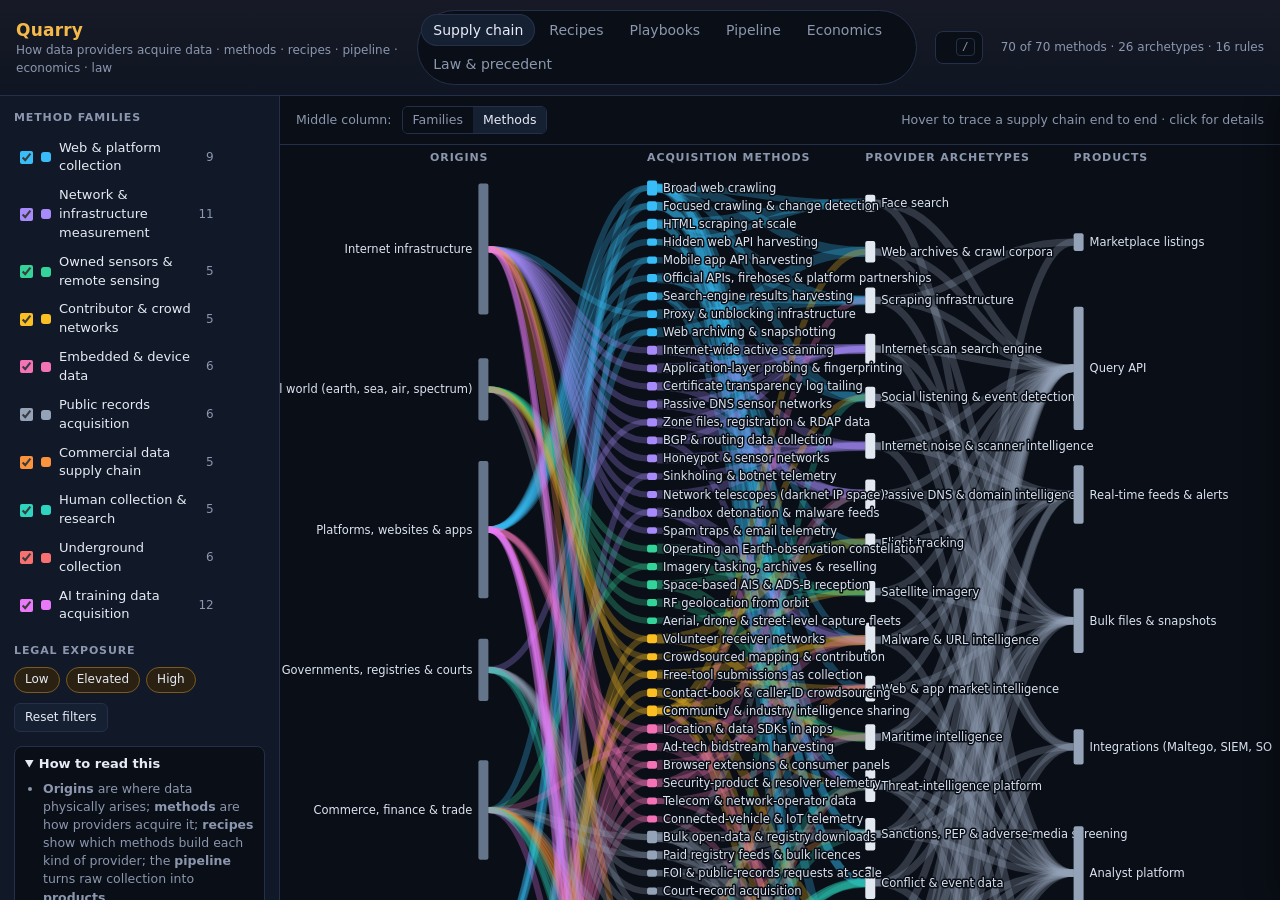
==== quarry/index.html @ 41e9b2f1 "Initial commit: fieldguide and quarry fieldguide: interactive OSINT ecosystem map (302 entities, 4 v" ====
<!doctype html>
<html lang="en">
<head>
<meta charset="utf-8">
<meta name="viewport" content="width=device-width,initial-scale=1">
<title>Quarry · How data providers acquire data</title>
<link rel="stylesheet" href="src/styles.css">
</head>
<body>
<header>
  <div class="brand">
    <h1>Quarry</h1>
    <p>How data providers acquire data · methods · recipes · pipeline · economics · law</p>
  </div>
  <nav class="tabs" id="tabs">
    <button data-view="flow" class="on">Supply chain</button>
    <button data-view="recipes">Recipes</button>
    <button data-view="playbooks">Playbooks</button>
    <button data-view="pipeline">Pipeline</button>
    <button data-view="economics">Economics</button>
    <button data-view="law">Law &amp; precedent</button>
  </nav>
  <div class="search"><input id="q" type="search" placeholder="Search methods, vendors, tools, steps…" autocomplete="off"><kbd>/</kbd></div>
  <div class="stat" id="stat"></div>
</header>

<aside>
  <h2>Method families</h2>
  <div id="families"></div>
  <h2>Legal exposure</h2>
  <div class="chips" id="legal"></div>
  <div class="side-actions"><button class="btn" id="reset">Reset filters</button></div>
  <details class="about" open>
    <summary>How to read this</summary>
    <ul>
      <li><b>Origins</b> are where data physically arises; <b>methods</b> are how providers acquire it; <b>recipes</b> show which methods build each kind of provider; the <b>pipeline</b> turns raw collection into <b>products</b>.</li>
      <li>Every method opens a <b>playbook</b>: operating steps, tools, economics, pitfalls, source defenses, law and named vendors.</li>
      <li>Ratings are editorial, 1–3: cost, scale, freshness, defensibility, legal exposure.</li>
      <li>Vendor evidence: <span class="badge ev-public">public</span> documented by the vendor, <span class="badge ev-reported">reported</span> press/courts/regulators, <span class="badge ev-inferred">inferred</span> industry-typical, unconfirmed.</li>
    </ul>
  </details>
  <details class="about">
    <summary>Scope &amp; caveats</summary>
    <p>Compiled in 2026 from general domain knowledge; vendor practices, prices and case law change quickly. Inclusion is not endorsement, and nothing here is legal advice.</p>
    <p>Underground entries document monitoring, verification and processing, and how covert-collection and purchasing decisions are governed. They do not cover buying from criminal sellers, obtaining logs from criminal channels, or passing vetting in criminal communities.</p>
  </details>
</aside>

<main>
  <section class="view on" id="v-flow">
    <div class="toolbar">
      <span>Middle column:</span>
      <div class="seg" id="flowmode"><button data-mode="families">Families</button><button data-mode="methods" class="on">Methods</button></div>
      <span class="hint">Hover to trace a supply chain end to end · click for details</span>
    </div>
    <div id="flow" class="scroll"></div>
  </section>
  <section class="view" id="v-recipes"><div id="recipes" class="scroll pad"></div></section>
  <section class="view" id="v-playbooks"><div id="playbooks" class="scroll pad"></div></section>
  <section class="view" id="v-pipeline"><div id="pipeline" class="scroll pad"></div></section>
  <section class="view" id="v-economics">
    <div class="toolbar">
      <span>X axis</span><select id="ex"></select>
      <span>Y axis</span><select id="ey"></select>
      <span class="hint">Chip colour = family · badge = legal exposure</span>
    </div>
    <div id="economics" class="scroll pad"></div>
  </section>
  <section class="view" id="v-law"><div id="law" class="scroll pad"></div></section>
  <div id="drawer"></div>
</main>
<div id="tip"></div>

<script src="src/data/core.js"></script>
<script src="src/data/web-records.js"></script>
<script src="src/data/network.js"></script>
<script src="src/data/sensors-crowd.js"></script>
<script src="src/data/embedded-commercial.js"></script>
<script src="src/data/human-rules.js"></script>
<script src="src/data/underground.js"></script>
<script src="src/data/ai.js"></script>
<script src="src/data/chain.js"></script>
<script src="src/app.js"></script>
</body>
</html>
---- quarry/src/styles.css ----
:root{
  --bg:#0a0e16;--panel:#111827;--panel2:#162033;--line:#243049;--text:#e6ebf5;--muted:#8b97ae;--accent:#f5b84a;
  --radius:10px;
}
*{box-sizing:border-box}
html,body{margin:0;height:100%;background:var(--bg);color:var(--text);font:14px/1.45 system-ui,-apple-system,"Segoe UI",Roboto,Helvetica,Arial,sans-serif}
body{display:grid;grid-template-rows:auto 1fr;grid-template-columns:280px 1fr;grid-template-areas:"head head" "side main";height:100vh;overflow:hidden}
button,select{font:inherit;color:inherit}
a{color:var(--accent)}
code{font:12px ui-monospace,SFMono-Regular,Menlo,monospace;background:#0b1322;border:1px solid #1f2b44;border-radius:4px;padding:0 4px;color:#fde68a;overflow-wrap:anywhere}

header{grid-area:head;display:flex;align-items:center;gap:18px;padding:10px 16px;border-bottom:1px solid var(--line);background:linear-gradient(180deg,#171a26,#0f1522)}
.brand h1{margin:0;font-size:17px;letter-spacing:.2px;color:var(--accent)}
.brand p{margin:0;color:var(--muted);font-size:12px}
.tabs{display:flex;gap:2px;background:var(--bg);border:1px solid var(--line);border-radius:999px;padding:3px;flex-wrap:wrap}
.tabs button{border:0;background:transparent;padding:6px 12px;border-radius:999px;cursor:pointer;color:var(--muted)}
.tabs button.on{background:var(--panel2);color:var(--text);box-shadow:inset 0 0 0 1px var(--line)}
.search{flex:1;max-width:380px;margin-left:auto;position:relative}
.search input{width:100%;background:var(--bg);border:1px solid var(--line);border-radius:8px;padding:8px 34px 8px 12px;color:var(--text);outline:none}
.search input:focus{border-color:#7a5b22}
.search kbd{position:absolute;right:8px;top:7px;font-size:11px;color:var(--muted);border:1px solid var(--line);border-radius:4px;padding:0 5px}
.search input:focus~kbd,.search input:not(:placeholder-shown)~kbd{display:none}
.stat{color:var(--muted);font-size:12px;white-space:nowrap}

aside{grid-area:side;border-right:1px solid var(--line);background:var(--panel);overflow:auto;padding:14px}
aside h2{font-size:11px;text-transform:uppercase;letter-spacing:.08em;color:var(--muted);margin:14px 0 8px}
aside h2:first-child{margin-top:0}
.fam{display:flex;align-items:center;gap:8px;padding:5px 6px;border-radius:6px;cursor:pointer;user-select:none}
.fam:hover{background:var(--panel2)}
.fam input{margin:0;accent-color:var(--c)}
.fam .sw{width:10px;height:10px;border-radius:3px;background:var(--c);flex:none}
.fam .nm{flex:1;font-size:13px}
.fam .ct{color:var(--muted);font-size:12px}
.fam .only{opacity:0;font-size:11px;border:1px solid var(--line);background:var(--bg);border-radius:4px;padding:0 6px;cursor:pointer;color:var(--muted)}
.fam:hover .only{opacity:1}
.chips{display:flex;flex-wrap:wrap;gap:6px}
.fchip{border:1px solid var(--line);background:var(--bg);border-radius:999px;padding:3px 10px;font-size:12px;cursor:pointer;color:var(--muted)}
.fchip.on{color:var(--text);border-color:#7a5b22;background:#2a2112}
.side-actions{display:flex;gap:6px;margin-top:10px}
.btn{border:1px solid var(--line);background:var(--panel2);border-radius:6px;padding:5px 10px;cursor:pointer;font-size:12px;text-decoration:none;color:var(--text);display:inline-block}
.btn:hover{border-color:#7a5b22}
details.about{margin-top:14px;border:1px solid var(--line);border-radius:8px;padding:8px 10px;background:var(--bg)}
details.about summary{cursor:pointer;font-weight:600;font-size:13px}
details.about p,details.about li{color:var(--muted);font-size:12.5px}
details.about ul{padding-left:18px;margin:6px 0}

main{grid-area:main;position:relative;overflow:hidden}
.view{position:absolute;inset:0;display:none;flex-direction:column}
.view.on{display:flex}
.scroll{flex:1;overflow:auto;position:relative}
.pad{padding:18px 22px 60px}
.toolbar{display:flex;align-items:center;gap:10px;padding:10px 16px;border-bottom:1px solid var(--line);font-size:12.5px;color:var(--muted);flex-wrap:wrap}
.toolbar select{background:var(--bg);border:1px solid var(--line);border-radius:6px;padding:4px 8px}
.toolbar .hint{margin-left:auto}
.seg{display:flex;border:1px solid var(--line);border-radius:6px;overflow:hidden}
.seg button{border:0;background:var(--bg);padding:4px 10px;cursor:pointer;color:var(--muted)}
.seg button.on{background:var(--panel2);color:var(--text)}
.intro{color:var(--muted);margin:0 0 14px;max-width:960px}
.empty{color:var(--muted);padding:40px;text-align:center}

/* ---------- Flow ---------- */
.fl-head{font-size:11px;letter-spacing:.08em;fill:var(--muted);font-weight:600}
#flow svg{display:block}
.fl-link{fill:none;stroke-opacity:.28;transition:stroke-opacity .1s}
.fl-node rect{rx:2}
.fl-node{cursor:pointer}
.fl-node text{font-size:11.5px;fill:#dbe3f0;paint-order:stroke;stroke:#0a0e16;stroke-width:3px;stroke-linejoin:round}
#flow.focus .fl-link:not(.hl){stroke-opacity:.03}
#flow.focus .fl-link.hl{stroke-opacity:.75}
#flow.focus .fl-node:not(.hl){opacity:.18}
.fl-node.dim{opacity:.18}
.fl-node.match text{fill:#fde68a}
.fl-node.sel rect{stroke:#fff;stroke-width:2}

/* ---------- Cards ---------- */
.sec{margin-bottom:28px}
.sec h2{display:flex;align-items:center;gap:10px;font-size:18px;margin:0 0 2px}
.sec h2 .dot{width:12px;height:12px;border-radius:3px}
.sec h2 .cnt{font-size:12px;color:var(--muted);font-weight:500;border:1px solid var(--line);border-radius:999px;padding:0 8px}
.sec .blurb{color:var(--muted);margin:0 0 10px}
.cards{display:grid;grid-template-columns:repeat(auto-fill,minmax(290px,1fr));gap:10px}
.card{text-align:left;background:var(--panel);border:1px solid var(--line);border-left:3px solid var(--c);border-radius:8px;padding:10px 12px;cursor:pointer;display:flex;flex-direction:column;gap:7px}
.card:hover{background:var(--panel2);border-color:#3b4a6b;border-left-color:var(--c)}
.card.sel{outline:2px solid var(--c)}
.card .ct{display:flex;justify-content:space-between;gap:8px;align-items:flex-start}
.card .ct b{font-size:14px}
.card p{margin:0;color:var(--muted);font-size:12.5px;display:-webkit-box;-webkit-line-clamp:3;-webkit-box-orient:vertical;overflow:hidden}
.card .meta{font-size:11px;color:var(--muted)}
.pips{display:flex;gap:8px;font-size:10.5px;color:var(--muted)}
.pips span{display:inline-flex;align-items:center;gap:3px}
.pips i{display:inline-block;width:5px;height:9px;border-radius:1px;background:#2a3550}
.pips i.on{background:#cbd5e1}
.pips .legal i.on{background:var(--lc)}
mark{background:#4a3a12;color:#fef3c7;border-radius:2px;padding:0 1px}

.badge{font-size:10.5px;border-radius:4px;padding:1px 6px;white-space:nowrap;border:1px solid var(--line);color:var(--muted)}
.ev-public{color:#86efac;border-color:#1f5134}
.ev-reported{color:#fcd34d;border-color:#5a4613}
.ev-inferred{color:#a3b1c6;border-color:#334155;border-style:dashed}
.lg1{color:#86efac;border-color:#1f5134}
.lg2{color:#fcd34d;border-color:#5a4613}
.lg3{color:#fca5a5;border-color:#6b2330}

/* ---------- Recipes ---------- */
table.rx{border-collapse:separate;border-spacing:0;font-size:12px}
table.rx th,table.rx td{border-bottom:1px solid #1a2438;border-right:1px solid #1a2438}
table.rx thead tr.fams th{position:sticky;top:-18px;z-index:3;background:var(--bg);font-size:10.5px;font-weight:600;text-align:left;padding:3px 4px;white-space:nowrap;overflow:hidden;max-width:0;border-top:3px solid var(--c);color:var(--c)}
table.rx thead tr.names th{position:sticky;top:5px;z-index:2;background:var(--bg);vertical-align:bottom;height:210px;padding:0 0 6px;min-width:22px;max-width:22px}
table.rx thead tr.names th div{writing-mode:vertical-rl;transform:rotate(180deg);white-space:nowrap;cursor:pointer;color:var(--muted);margin:0 auto}
table.rx thead tr.names th div:hover,table.rx thead th.hc div{color:var(--text)}
table.rx th.corner{position:sticky;left:-22px;z-index:4;background:var(--bg);text-align:left;vertical-align:bottom;min-width:260px;padding:6px;color:var(--muted);font-weight:500}
table.rx tbody th{position:sticky;left:-22px;background:var(--bg);text-align:left;font-weight:500;padding:3px 8px;white-space:nowrap;cursor:pointer;z-index:1}
table.rx tbody th:hover,table.rx tr.hr th{color:var(--accent)}
table.rx td{width:22px;height:22px;text-align:center}
table.rx td.on{cursor:pointer}
table.rx td.on span{display:inline-block;width:12px;height:12px;border-radius:3px;background:var(--c)}
table.rx td.w1 span{opacity:.35}
table.rx td.w2 span{opacity:.65}
table.rx tr.hr td,table.rx td.hc{background:#121c2e}
.legendrow{display:flex;gap:14px;align-items:center;color:var(--muted);font-size:12px;margin:0 0 12px}
.legendrow i{display:inline-block;width:12px;height:12px;border-radius:3px;background:#cbd5e1;vertical-align:middle;margin-right:4px}

/* ---------- Pipeline ---------- */
.pipe{display:grid;grid-template-columns:repeat(5,minmax(220px,1fr));gap:12px}
.stage{background:var(--panel);border:1px solid var(--line);border-radius:var(--radius);padding:12px;cursor:pointer;position:relative}
.stage:hover{border-color:#3b4a6b}
.stage.sel{outline:2px solid var(--accent)}
.stage .num{color:var(--accent);font-size:11px;font-weight:700;letter-spacing:.08em}
.stage h3{margin:2px 0 4px;font-size:14px}
.stage p{margin:4px 0 8px;color:var(--muted);font-size:12.5px}
.stage h4{margin:8px 0 4px;font-size:11px;text-transform:uppercase;letter-spacing:.07em;color:var(--muted)}
.stage ul{margin:0;padding-left:16px;font-size:12px;color:#cfd7e6}
.stage.dim{opacity:.3}

/* ---------- Economics ---------- */
.egrid{display:grid;grid-template-columns:90px repeat(3,1fr);grid-template-rows:repeat(3,minmax(140px,auto)) 40px;gap:8px}
.ecell{background:var(--panel);border:1px solid var(--line);border-radius:8px;padding:8px;display:flex;flex-wrap:wrap;gap:5px;align-content:flex-start}
.eaxis{color:var(--muted);font-size:12px;display:flex;align-items:center;justify-content:center;text-align:center}
.eaxis b{color:var(--text);display:block}
.eaxis.y{writing-mode:vertical-rl;transform:rotate(180deg)}
.chip{border:1px solid var(--line);border-left:3px solid var(--c);background:var(--bg);border-radius:6px;padding:3px 8px;font-size:12px;cursor:pointer;text-align:left;display:inline-flex;align-items:center;gap:6px}
.chip:hover{background:var(--panel2)}
.chip.dim{opacity:.25}
.chip.match{outline:1px solid #f5b84a}
.chip .w{color:var(--muted);font-size:10.5px}

/* ---------- Drawer ---------- */
#drawer{position:absolute;top:0;right:0;bottom:0;width:520px;max-width:94vw;background:var(--panel);border-left:1px solid var(--line);transform:translateX(102%);transition:transform .18s ease;overflow:auto;z-index:10;box-shadow:-12px 0 30px rgba(0,0,0,.35)}
#drawer.open{transform:none}
#drawer .bar{height:4px;background:var(--c)}
#drawer .inner{padding:16px 20px 48px}
#drawer .top{display:flex;justify-content:space-between;align-items:flex-start;gap:10px}
#drawer .kicker{font-size:11px;text-transform:uppercase;letter-spacing:.08em;color:var(--c);font-weight:700}
#drawer h2{margin:4px 0 8px;font-size:20px}
#drawer .x{border:1px solid var(--line);background:var(--bg);border-radius:6px;cursor:pointer;width:30px;height:30px;flex:none}
#drawer .desc{color:#d6deeb;margin:10px 0}
#drawer h3{font-size:12px;text-transform:uppercase;letter-spacing:.07em;color:var(--muted);margin:20px 0 8px;border-top:1px solid var(--line);padding-top:14px}
#drawer ol,#drawer ul{margin:0;padding-left:20px;color:#d6deeb;font-size:13px}
#drawer li{margin:0 0 7px}
#drawer li ul{margin-top:4px}
#drawer ol.steps>li::marker{color:var(--accent);font-weight:700}
#drawer .chips{gap:5px}
#drawer .meter{display:grid;grid-template-columns:120px 1fr 90px;gap:4px 10px;font-size:12px;align-items:center;margin:10px 0}
#drawer .meter .bars{display:flex;gap:3px}
#drawer .meter .bars i{width:28px;height:8px;border-radius:2px;background:#2a3550}
#drawer .meter .bars i.on{background:var(--mc)}
#drawer .meter span:last-child{color:var(--muted)}
#drawer .vendor{margin:0 0 8px;font-size:13px;color:#d6deeb}
#drawer .vendor b{color:var(--text)}
#drawer .recipe li{list-style:none;margin-left:-20px}
#drawer .recipe .chip{margin-right:6px}
#drawer .tools{display:flex;flex-wrap:wrap;gap:5px}
#drawer .tools span{font-size:12px;border:1px solid var(--line);border-radius:4px;padding:1px 7px;color:#cfd7e6;background:var(--bg)}
#tip{position:fixed;pointer-events:none;z-index:50;background:#0f172a;border:1px solid #3a4560;border-radius:8px;padding:8px 10px;max-width:320px;font-size:12.5px;display:none;box-shadow:0 8px 24px rgba(0,0,0,.4)}
#tip b{display:block}
#tip small{color:var(--muted)}

@media (max-width:900px){
  body{grid-template-columns:1fr;grid-template-areas:"head" "main"}
  aside{display:none}
  header{flex-wrap:wrap}
  .pipe{grid-template-columns:1fr}
}
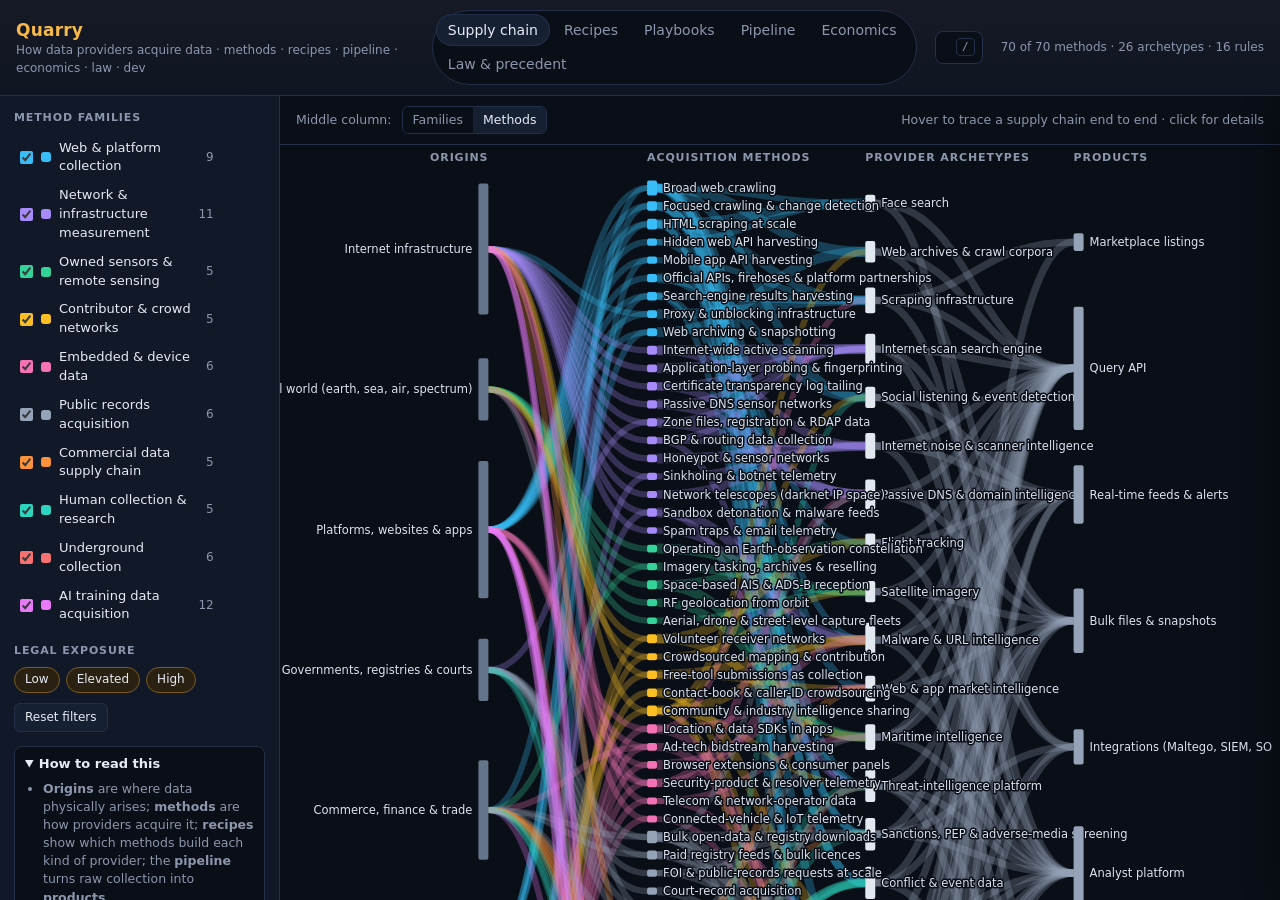
==== commit 81f05e8f: "Add public site, living-document tooling and GitHub workflows - Landing page, social-preview images " ====
--- a/quarry/index.html
+++ b/quarry/index.html
@@ -4,13 +4,22 @@
 <meta charset="utf-8">
 <meta name="viewport" content="width=device-width,initial-scale=1">
 <title>Quarry · How data providers acquire data</title>
+<meta name="description" content="How data providers acquire data: 70 acquisition methods with operating playbooks, 26 provider recipes, the processing pipeline, economics, law and AI training-data acquisition.">
+<meta property="og:type" content="website">
+<meta property="og:site_name" content="fieldworks">
+<meta property="og:title" content="Quarry · How data providers acquire data">
+<meta property="og:description" content="70 acquisition methods with operating playbooks, 26 provider recipes, pipeline, economics, law and AI training-data acquisition.">
+<meta property="og:url" content="https://hexacron.github.io/fieldworks/quarry/">
+<meta property="og:image" content="https://hexacron.github.io/fieldworks/assets/og-quarry.jpg">
+<meta name="twitter:card" content="summary_large_image">
+<link rel="icon" href="data:image/svg+xml,%3Csvg xmlns='http://www.w3.org/2000/svg' viewBox='0 0 32 32'%3E%3Crect width='32' height='32' rx='7' fill='%230a0e16'/%3E%3Cpath d='M16 5L26 13L16 27L6 13Z' fill='%23f5b84a'/%3E%3Cpath d='M6 13H26M16 5L12 13L16 27L20 13Z' fill='none' stroke='%230a0e16' stroke-width='1.3'/%3E%3C/svg%3E">
 <link rel="stylesheet" href="src/styles.css">
 </head>
 <body>
 <header>
   <div class="brand">
     <h1>Quarry</h1>
-    <p>How data providers acquire data · methods · recipes · pipeline · economics · law</p>
+    <p>How data providers acquire data · methods · recipes · pipeline · economics · law · <span data-build>dev</span></p>
   </div>
   <nav class="tabs" id="tabs">
     <button data-view="flow" class="on">Supply chain</button>
